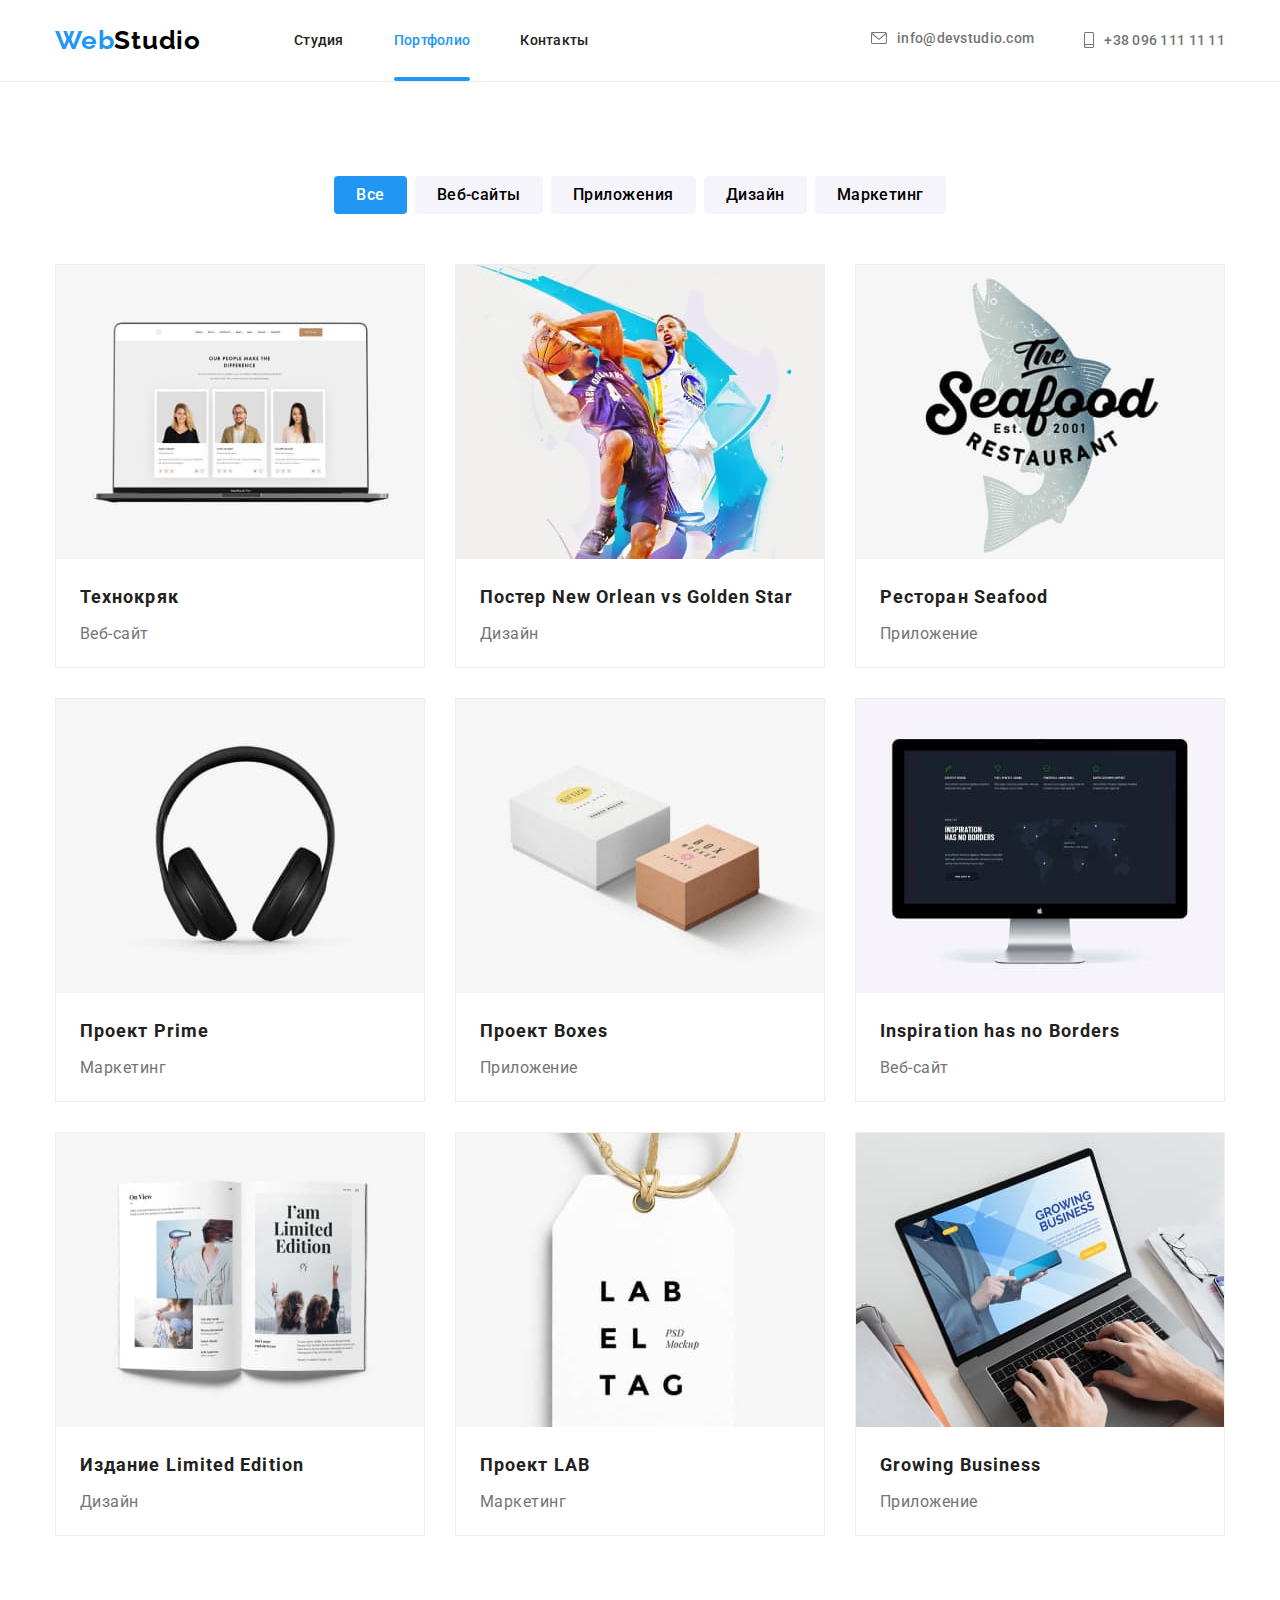
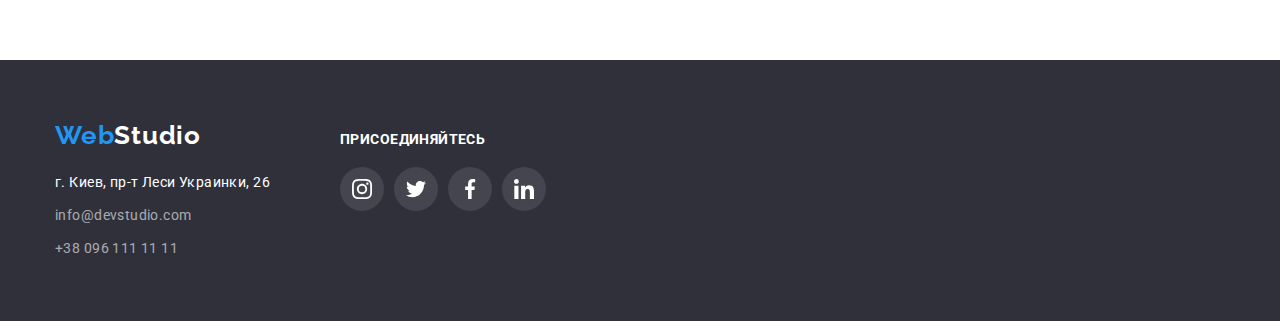
==== portfolio.html @ 822ac02b "Moda window animated" ====
<!DOCTYPE html>
<html lang="ru">
  <head>
    <meta charset="UTF-8" />
    <meta name="viewport" content="width=device-width, initial-scale=1.0" />
    <title>Веб студия</title>
    <link
      rel="stylesheet"
      href=" https://cdnjs.cloudflare.com/ajax/libs/modern-normalize/1.0.0/modern-normalize.min.css"
    />
    <link rel="preconnect" href="https://fonts.gstatic.com" />
    <link href="https://fonts.googleapis.com/css2?family=Roboto:wght@400;500;700;900&display=swap" rel="stylesheet" />
    <link rel="preconnect" href="https://fonts.gstatic.com" />
    <link
      href="https://fonts.googleapis.com/css2?family=Raleway:wght@700&family=Roboto:wght@400;500;700;900&display=swap"
      rel="stylesheet"
    />
    <link rel="stylesheet" href="./css/styles.css" />
  </head>
  <body>
    <header class="page-header">
      <div class="container">
        <nav class="main-navigation">
          <a class="logo-link" href="./index.html">Web<span class="header-logo-text">Studio</span></a>
          <ul class="navigation-list">
            <li class="navigation-list-item">
              <a class="navigation-link" href="./index.html">Студия</a>
            </li>
            <li class="navigation-list-item">
              <a class="navigation-link current-link" href="">Портфолио</a>
            </li>
            <li class="navigation-list-item">
              <a class="navigation-link" href="#">Контакты</a>
            </li>
          </ul>
        </nav>
        <ul class="contacts-list">
          <li class="contacts-list-item">
            <a class="email-link" href="mailto:info@devstudio.com">
              <svg class="contacts-icon">
                <use href="./images/sprite.svg#icon-envelope"></use>
              </svg>
              info@devstudio.com</a
            >
          </li>
          <li class="contacts-list-item">
            <a class="phone-link" href="tel:+380961111111">
              <svg class="contacts-icon">
                <use href="./images/sprite.svg#icon-smartphone"></use>
              </svg>
              +38 096 111 11 11</a
            >
          </li>
        </ul>
      </div>
    </header>
    <main>
      <!--section-portfolio-->
      <section class="portfolio-section">
        <div class="container">
          <h1 class="portfolio-title visually-hidden">Примеры работ</h1>
          <ul class="filter-list">
            <li class="filter-list-item"><button class="filter-list-btn active-btn" type="button">Все</button></li>
            <li class="filter-list-item"><button class="filter-list-btn" type="button">Веб-сайты</button></li>
            <li class="filter-list-item"><button class="filter-list-btn" type="button">Приложения</button></li>
            <li class="filter-list-item"><button class="filter-list-btn" type="button">Дизайн</button></li>
            <li class="filter-list-item"><button class="filter-list-btn" type="button">Маркетинг</button></li>
          </ul>
          <ul class="portfolio-list">
            <li class="portfolio-item">
              <a class="portfolio-item-link" href="">
                <div class="portfolio-item-img-wrapper">
                  <img class="portfolio-img" src="./images/portfolio/img.jpg" alt="ноутбук" />
                  <p class="overlay">
                    Технокряк это современная площадка распространения коронавируса. Компании используют эту платформу
                    для цифрового шпионажа и атак на защищённые сервера конкурентов.
                  </p>
                </div>
                <div class="list-item-wrapper">
                  <h2 class="portfolio-item-titel">Технокряк</h2>
                  <p class="portfolio-item-category">Веб-сайт</p>
                </div>
              </a>
            </li>
            <li class="portfolio-item">
              <a class="portfolio-item-link" href="">
                <div class="portfolio-item-img-wrapper">
                  <img class="portfolio-img" src="./images/portfolio/img-1.jpg" alt="баскетболисты" />
                  <p class="overlay">
                    Технокряк это современная площадка распространения коронавируса. Компании используют эту платформу
                    для цифрового шпионажа и атак на защищённые сервера конкурентов.
                  </p>
                </div>
                <div class="list-item-wrapper">
                  <h2 class="portfolio-item-titel">Постер New Orlean vs Golden Star</h2>
                  <p class="portfolio-item-category">Дизайн</p>
                </div>
              </a>
            </li>
            <li class="portfolio-item">
              <a class="portfolio-item-link" href="">
                <div class="portfolio-item-img-wrapper">
                  <img class="portfolio-img" src="./images/portfolio/img-2.jpg" alt="лого ресторана сифуд" />
                  <p class="overlay">
                    Технокряк это современная площадка распространения коронавируса. Компании используют эту платформу
                    для цифрового шпионажа и атак на защищённые сервера конкурентов.
                  </p>
                </div>
                <div class="list-item-wrapper">
                  <h2 class="portfolio-item-titel">Ресторан Seafood</h2>
                  <p class="portfolio-item-category">Приложение</p>
                </div>
              </a>
            </li>
            <li class="portfolio-item">
              <a class="portfolio-item-link" href="">
                <div class="portfolio-item-img-wrapper">
                  <img class="portfolio-img" src="./images/portfolio/img-3.jpg" alt="наушники" />
                  <p class="overlay">
                    Технокряк это современная площадка распространения коронавируса. Компании используют эту платформу
                    для цифрового шпионажа и атак на защищённые сервера конкурентов.
                  </p>
                </div>
                <div class="list-item-wrapper">
                  <h2 class="portfolio-item-titel">Проект Prime</h2>
                  <p class="portfolio-item-category">Маркетинг</p>
                </div>
              </a>
            </li>
            <li class="portfolio-item">
              <a class="portfolio-item-link" href="">
                <div class="portfolio-item-img-wrapper">
                  <img class="portfolio-img" src="./images/portfolio/img-4.jpg" alt="картонные коробочки" />
                  <p class="overlay">
                    Технокряк это современная площадка распространения коронавируса. Компании используют эту платформу
                    для цифрового шпионажа и атак на защищённые сервера конкурентов.
                  </p>
                </div>
                <div class="list-item-wrapper">
                  <h2 class="portfolio-item-titel">Проект Boxes</h2>
                  <p class="portfolio-item-category">Приложение</p>
                </div>
              </a>
            </li>
            <li class="portfolio-item">
              <a class="portfolio-item-link" href="">
                <div class="portfolio-item-img-wrapper">
                  <img class="portfolio-img" src="./images/portfolio/img-5.jpg" alt="монитор" />
                  <p class="overlay">
                    Технокряк это современная площадка распространения коронавируса. Компании используют эту платформу
                    для цифрового шпионажа и атак на защищённые сервера конкурентов.
                  </p>
                </div>
                <div class="list-item-wrapper">
                  <h2 class="portfolio-item-titel" lang="en">Inspiration has no Borders</h2>
                  <p class="portfolio-item-category">Веб-сайт</p>
                </div>
              </a>
            </li>
            <li class="portfolio-item">
              <a class="portfolio-item-link" href="">
                <div class="portfolio-item-img-wrapper">
                  <img class="portfolio-img" src="./images/portfolio/img-6.jpg" alt="журнал" />
                  <p class="overlay">
                    Технокряк это современная площадка распространения коронавируса. Компании используют эту платформу
                    для цифрового шпионажа и атак на защищённые сервера конкурентов.
                  </p>
                </div>
                <div class="list-item-wrapper">
                  <h2 class="portfolio-item-titel">Издание Limited Edition</h2>
                  <p class="portfolio-item-category">Дизайн</p>
                </div>
              </a>
            </li>
            <li class="portfolio-item">
              <a class="portfolio-item-link" href="">
                <div class="portfolio-item-img-wrapper">
                  <img class="portfolio-img" src="./images/portfolio/img-7.jpg" alt="лейбл" />
                  <p class="overlay">
                    Технокряк это современная площадка распространения коронавируса. Компании используют эту платформу
                    для цифрового шпионажа и атак на защищённые сервера конкурентов.
                  </p>
                </div>
                <div class="list-item-wrapper">
                  <h2 class="portfolio-item-titel">Проект LAB</h2>
                  <p class="portfolio-item-category">Маркетинг</p>
                </div>
              </a>
            </li>
            <li class="portfolio-item">
              <a class="portfolio-item-link" href="">
                <div class="portfolio-item-img-wrapper">
                  <img class="portfolio-img" src="./images/portfolio/img-8.jpg" alt="человек работает за ноутбуком" />
                  <p class="overlay">
                    Технокряк это современная площадка распространения коронавируса. Компании используют эту платформу
                    для цифрового шпионажа и атак на защищённые сервера конкурентов.
                  </p>
                </div>
                <div class="list-item-wrapper">
                  <h2 class="portfolio-item-titel">Growing Business</h2>
                  <p class="portfolio-item-category">Приложение</p>
                </div>
              </a>
            </li>
          </ul>
        </div>
      </section>
    </main>
    <footer class="footer">
      <div class="container">
        <div class="footer-left">
          <a class="logo-link" href="./index.html">Web<span class="footer-logo-text">Studio</span></a>
          <address>
            <ul class="address-list">
              <li class="address-item">
                <a class="map-link" href="https://goo.gl/maps/2mVaC3qjZQeZ6FFY8" target="_blank">
                  г. Киев, пр-т Леси Украинки, 26
                </a>
              </li>
              <li class="address-item">
                <a class="email-link" href="mailto:info@devstudio.com">info@devstudio.com</a>
              </li>
              <li class="address-item">
                <a class="phone-link" href="tel:+380961111111">+38 096 111 11 11</a>
              </li>
            </ul>
          </address>
        </div>
        <div class="footer-right">
          <p class="footer-right-text">присоединяйтесь</p>
          <ul class="social-list">
            <li class="socail-list-item">
              <a class="social-link" href="">
                <svg class="social-icon">
                  <use href="./images/sprite.svg#icon-instagram"></use>
                </svg>
              </a>
            </li>
            <li class="socail-list-item">
              <a class="social-link" href="">
                <svg class="social-icon">
                  <use href="./images/sprite.svg#icon-twitter"></use>
                </svg>
              </a>
            </li>
            <li class="socail-list-item">
              <a class="social-link" href="">
                <svg class="social-icon">
                  <use href="./images/sprite.svg#icon-facebook"></use>
                </svg>
              </a>
            </li>
            <li class="socail-list-item">
              <a class="social-link" href="">
                <svg class="social-icon">
                  <use href="./images/sprite.svg#icon-linkedin"></use>
                </svg>
              </a>
            </li>
          </ul>
        </div>
      </div>
    </footer>
  </body>
</html>
---- css/styles.css ----
/* Появление и скрытие модального окна анимированы при помощи перехода */

:root {
  --text-font: "Roboto", sans-serif;
  --titel-font: "Raleway", sans-serif;
  --primary-color: #212121;
  --secondary-color: #757575;
  --main-white-color: #ffffff;
  --accent-color: #2196f3;
  --secondary-dark-bgc: #2f303a;
  --secondary-light-bgc: #f5f4fa;
  --color-for-line: #ececec;
  --color-for-border: #eeeeee;
  --dark-black: #000000;
  --footer-contacts-color: rgba(255, 255, 255, 0.6);
  --icon-fill: #afb1b8;
  --overlay-color: rgba(33, 149, 243, 0.9);
  --time-function: cubic-bezier(0.4, 0, 0.2, 1);
  --transition-time: 250ms;
  --secondary-overlay-color: rgba(47, 48, 58, 0.8);
}

*,
*::before,
*::after {
  box-sizing: border-box;
}

body {
  font-family: var(--text-font);
  font-weight: 400;
  font-size: 14px;
  color: var(--primary-color);
  background-color: var(--main-white-color);
}

h1,
h2,
h3,
h4,
h5,
h6,
p {
  margin: 0;
}

ul,
ol {
  margin: 0;
  padding: 0;
}

img {
  display: block;
}

/* ==========Utilities============ */

.container {
  width: 1200px;
  padding-left: 15px;
  padding-right: 15px;
  margin: 0 auto;
}

.visually-hidden {
  position: absolute !important;
  clip: rect(1px 1px 1px 1px); /* IE6, IE7 */
  clip: rect(1px, 1px, 1px, 1px);
  padding: 0 !important;
  border: 0 !important;
  height: 1px !important;
  width: 1px !important;
  overflow: hidden;
}

/* ============HEADER============ */

.page-header {
  border-bottom: 1px solid var(--color-for-line);
}

.page-header .container {
  display: flex;
  align-items: center;
}

.main-navigation {
  display: flex;
  align-items: center;
}

.logo-link {
  font-family: Raleway;
  font-weight: 700;
  font-size: 26px;
  line-height: 1.192;
  letter-spacing: 0.03em;
  color: var(--accent-color);
  text-decoration: none;
}

.page-header .logo-link {
  padding-top: 25px;
  padding-bottom: 25px;
  margin-right: 93px;
}

.header-logo-text {
  color: var(--dark-black);
}

.navigation-list {
  display: flex;
  list-style-type: none;
}

.navigation-list-item:not(:last-child) {
  margin-right: 50px;
}

.navigation-link {
  position: relative;
  display: block;
  padding-top: 32px;
  padding-bottom: 32px;
  font-weight: 500;
  line-height: 1.143;
  letter-spacing: 0.02em;
  color: var(--primary-color);
  text-decoration: none;
  transition: color var(--transition-time) var(--time-function);
}

.contacts-list {
  display: flex;
  margin-left: auto;
  list-style-type: none;
}

.contacts-list-item:not(:last-child) {
  margin-right: 50px;
}

.email-link,
.phone-link {
  display: inline-block;
  align-items: center;
  font-style: normal;
  font-weight: 500;
  line-height: 1.143px;
  letter-spacing: 0.02em;
  color: var(--secondary-color);
  text-decoration: none;
  transition: color var(--transition-time) var(--time-function);
}

.navigation-link:hover,
.navigation-link:focus,
.email-link:hover,
.email-link:focus,
.phone-link:hover,
.phone-link:focus {
  color: var(--accent-color);
}

.page-header .email-link,
.page-header .phone-link {
  display: flex;
  padding-top: 32px;
  padding-bottom: 32px;
}

.contacts-icon {
  margin-right: 10px;
}

.current-link {
  color: var(--accent-color);
}

.current-link .contacts-icon {
  fill: var(--accent-color);
}

.contacts-icon {
  fill: var(--secondary-color);
}

.email-link .contacts-icon {
  width: 16px;
  height: 12px;
}

.phone-link .contacts-icon {
  width: 10px;
  height: 16px;
}

contacts-icon:hover,
contacts-icon:focus {
  fill: var(--accent-color);
}

.email-link:hover .contacts-icon,
.email-link:focus .contacts-icon {
  fill: var(--accent-color);
  transition: fill var(--transition-time) var(--time-function);
}

.phone-link:hover .contacts-icon,
.phone-link:focus .contacts-icon {
  fill: var(--accent-color);
}
.current-link::after {
  position: absolute;
  display: block;
  flex-shrink: 0;
  margin-top: 29px;
  width: 100%;
  height: 4px;
  content: "";
  margin-right: 20px;
  background-color: var(--accent-color);
  border-radius: 2px;
}

/* ============HEADER END============ */

/* ============STUDIO PAGE============ */

/* ============HERO SECTION============ */

.hero-section {
  margin: 0 auto;
  padding-top: 200px;
  padding-bottom: 200px;
  max-width: 1600px;
  height: 600px;
  text-align: center;
  background: var(--secondary-dark-bgc);
  background-image: linear-gradient(rgba(47, 48, 58, 0.4), rgba(47, 48, 58, 0.4)),
    url("../images/hero/hero-bcg-image.jpg");
  background-repeat: no-repeat;
  background-size: cover;
}

.hero-title {
  margin-bottom: 30px;
  font-weight: 900;
  font-size: 44px;
  line-height: 1.5;
  text-align: center;
  letter-spacing: 0.06em;
  text-transform: uppercase;
  color: var(--main-white-color);
}

.modal-open-button {
  padding-top: 10px;
  padding-right: 32px;
  padding-bottom: 10px;
  padding-left: 32px;
  min-width: 200px;
  font-weight: 700;
  font-size: 16px;
  line-height: 1.875;
  align-items: center;
  text-align: center;
  letter-spacing: 0.06em;
  color: var(--main-white-color);
  background-color: var(--accent-color);
  box-shadow: 0px 4px 4px rgba(0, 0, 0, 0.15);
  border-radius: 4px;
  border: none;
  transition: background-color var(--transition-time) var(--time-function),
    color var(--transition-time) var(--time-function);
}

.modal-open-button:hover,
.modal-open-button:focus {
  color: var(--primary-color);
  background-color: var(--secondary-light-bgc);
  cursor: pointer;
}

/* ============HERO SECTION END============ */

/* ============FEATURES SECTION ============ */

.features-section {
  padding-top: 94px;
  padding-bottom: 94px;
}

.features-list {
  display: flex;
  list-style-type: none;
}

.features-list-item-title {
  margin-bottom: 10px;
  font-weight: 700;
  font-size: 14px;
  line-height: 1.143;
  letter-spacing: 0.03em;
  text-transform: uppercase;
}

.features-list-item:not(:last-child) {
  margin-right: 30px;
}

.features-list-item-text {
  line-height: 1.714;
  letter-spacing: 0.03em;
  color: var(--secondary-color);
}

.features-icon {
  width: 70px;
  height: 70px;
  fill: var(--secondary-color);
}
.thumb {
  display: flex;
  margin-bottom: 30px;
  justify-content: center;
  align-items: center;
  width: 270px;
  height: 120px;
  background: var(--secondary-light-bgc);
  border-radius: 4px;
}

/* ============FEATURES SECTION END============ */

/* ============WHAT WE DO SECTION ============ */

.what-we-do-section {
  padding-bottom: 94px;
}

.what-we-do-title {
  margin-bottom: 50px;
  font-weight: 700;
  font-size: 36px;
  line-height: 1.167;
  letter-spacing: 0.03em;
  text-align: center;
}

.what-we-do-list {
  display: flex;
  list-style-type: none;
}

.what-we-do-list-item:not(:last-child) {
  margin-right: 30px;
}

.what-we-do-list-item-wrapper {
  position: relative;
}

.what-we-do-text {
  display: flex;
  position: absolute;
  align-items: center;
  justify-content: center;

  left: 0;
  bottom: 0;

  width: 100%;
  height: 70px;

  font-size: 18px;
  line-height: 1.56;
  letter-spacing: 0.03em;
  background-color: var(--secondary-overlay-color);
  color: var(--main-white-color);
}

/* ============WHAT WE DO SECTION END============ */

/* ============OUR TEAM SECTION ============ */

.our-team-section {
  padding-top: 94px;
  padding-bottom: 94px;
  background-color: var(--secondary-light-bgc);
  text-align: center;
}

.our-team-title {
  margin-bottom: 50px;
  font-weight: 700;
  font-size: 36px;
  line-height: 1.167;
  letter-spacing: 0.03em;
}

.our-team-list {
  display: flex;
  list-style-type: none;
}

.our-team-list-item:not(:last-child) {
  margin-right: 30px;
}

.our-team-list-item {
  background-color: var(--main-white-color);
  box-shadow: 0px 1px 3px rgba(0, 0, 0, 0.12), 0px 1px 1px rgba(0, 0, 0, 0.14), 0px 2px 1px rgba(0, 0, 0, 0.2);
  border-radius: 0px 0px 4px 4px;
}

.our-team-item-name {
  margin-bottom: 10px;
  font-weight: 500;
  font-size: 16px;
  line-height: 0.842;
  letter-spacing: 0.03em;
}

.our-team-item-position {
  margin-bottom: 16px;
  font-size: 16px;
  line-height: 0.842;
  letter-spacing: 0.03em;
  color: var(--secondary-color);
}

.our-team-list-item > .list-item-wrapper {
  padding-top: 30px;
  padding-right: 32px;
  padding-bottom: 30px;
  padding-left: 32px;
}

.social-list {
  display: flex;
  list-style-type: none;
  justify-content: space-between;
}

.socail-list-item {
  width: 44px;
  height: 44px;
}

.social-icon {
  width: 20px;
  height: 20px;
  fill: var(--icon-fill);
}

.social-link {
  display: flex;
  justify-content: center;
  align-items: center;
  width: 100%;
  height: 100%;
  background-color: var(--main-white-color);
  border-radius: 50%;
  transition: background-color var(--transition-time) var(--time-function);
}

.social-link:hover,
.social-link:focus {
  background-color: var(--accent-color);
}

.social-link:hover .social-icon,
.social-link:focus .social-icon {
  fill: var(--main-white-color);
}

/* ============OUR TEAM SECTION END============ */

/* ============CLIENTS============ */

.clients-section {
  padding-top: 94px;
  padding-bottom: 94px;
}

.cilents-section-title {
  margin-bottom: 50px;
  font-weight: 700;
  font-size: 36px;
  line-height: 1.167;
  text-align: center;
  letter-spacing: 0.03em;
}
.clients-list {
  display: flex;
  list-style-type: none;
  justify-content: space-between;
}

.clients-list-item {
  width: 170px;
  height: 90px;
}

.clients-list-item:not(:last-child) {
  margin-right: 30px;
}

.client-link {
  display: flex;
  justify-content: center;
  align-items: center;
  width: 100%;
  height: 100%;
  border: 1px solid var(--icon-fill);
  border-radius: 4px;
  transition: border-color var(--transition-time) var(--time-function);
}

.client-link:hover,
.client-link:focus {
  border-color: var(--accent-color);
}

.client-logo {
  fill: var(--icon-fill);
  transition: fill var(--transition-time) var(--time-function);
}

.client-logo.logo-1 {
  width: 44px;
  height: 49px;
}

.client-logo.logo-2 {
  width: 40px;
  height: 52px;
}

.client-logo.logo-3 {
  width: 41px;
  height: 43px;
}

.client-logo.logo-4 {
  width: 80px;
  height: 42px;
}

.client-logo.logo-5 {
  width: 59px;
  height: 47px;
}

.client-logo.logo-6 {
  width: 89px;
  height: 46px;
}

.client-link:hover .client-logo,
.client-link:focus .client-logo {
  fill: var(--accent-color);
}

/* ============CLIENTS END============ */

/* ============STUDIO PAGE END============ */

/* ============FOOTER============ */

.footer {
  padding-top: 60px;
  padding-bottom: 60px;
  background: var(--secondary-dark-bgc);
}

.footer .logo-link {
  display: inline-block;
  margin-bottom: 20px;
}

.footer-logo-text {
  color: var(--main-white-color);
}

.address-list {
  list-style-type: none;
}

.address-item:not(:last-child) {
  margin-bottom: 9px;
}

.map-link {
  font-style: normal;
  font-weight: 400;
  line-height: 1.714;
  letter-spacing: 0.03em;
  color: var(--main-white-color);
  text-decoration: none;
  transition: color var(--transition-time) var(--time-function);
}

.map-link:hover,
.map-link:focus,
.footer .email-link:hover,
.footer .email-link:focus,
.footer .phone-link:hover,
.footer .phone-link:focus {
  color: var(--accent-color);
}

.footer .email-link,
.footer .phone-link {
  font-style: normal;
  font-weight: 400;
  line-height: 1.714;
  letter-spacing: 0.03em;
  color: var(--footer-contacts-color);
  text-decoration: none;
}

.footer > .container {
  display: flex;
  align-items: baseline;
}

.footer-left {
  margin-right: 70px;
}

.footer-right-text {
  margin-bottom: 20px;
  font-weight: 700;
  font-size: 14px;
  line-height: 1.142;
  letter-spacing: 0.03em;
  text-transform: uppercase;
  color: var(--main-white-color);
}

.footer .social-list {
  display: flex;
}

.footer .socail-list-item:not(:last-child) {
  margin-right: 10px;
}

.footer .social-link {
  background-color: rgba(255, 255, 255, 0.1);
  border-radius: 50%;
  transition: background-color var(--transition-time) var(--time-function);
}

.footer .social-icon {
  fill: var(--main-white-color);
}

.footer .social-link:hover,
.footer .social-link:focus {
  background-color: var(--accent-color);
}

/* ============FOOTER END============ */

/* ============PORTFOLIO PAGE ============ */

.portfolio-section {
  padding-top: 94px;
  padding-bottom: 94px;
}

.filter-list {
  display: flex;
  margin-bottom: 50px;
  justify-content: center;
  list-style-type: none;
}
.filter-list-item:not(:last-child) {
  margin-right: 8px;
}

.filter-list-btn {
  padding-top: 6px;
  padding-right: 22px;
  padding-bottom: 6px;
  padding-left: 22px;
  font-weight: 500;
  font-size: 16px;
  line-height: 1.625;
  letter-spacing: 0.03em;
  border-radius: 4px;
  border: none;
  background-color: var(--secondary-light-bgc);
  transition: background-color var(--transition-time) var(--time-function),
    color var(--transition-time) var(--time-function), box-shadow var(--transition-time) var(--time-function);
}

.filter-list-btn:hover,
.filter-list-btn:focus {
  color: var(--main-white-color);
  background-color: var(--accent-color);
  box-shadow: 0px 3px 1px rgba(0, 0, 0, 0.1), 0px 1px 2px rgba(0, 0, 0, 0.08), 0px 2px 2px rgba(0, 0, 0, 0.12);
  cursor: pointer;
}

.active-btn {
  color: var(--main-white-color);
  background-color: var(--accent-color);
}

.portfolio-list {
  display: flex;
  flex-wrap: wrap;
  list-style-type: none;
}

.portfolio-item:not(:nth-child(3n)) {
  margin-right: 30px;
}

.portfolio-item {
  position: relative;
  margin-bottom: 30px;
  max-width: 370px;
  height: 404px;
  background-color: var(--main-white-color);
  border: 1px solid var(--color-for-border);
}

.portfolio-item-link {
  display: block;
  width: 100%;
  height: 100%;
  text-decoration: none;
  color: var(--primary-color);
  overflow: hidden;
  transition: box-shadow var(--transition-time) var(--time-function);
}

.portfolio-item-link:hover,
.portfolio-item-link:focus {
  box-shadow: 0px 1px 1px rgba(0, 0, 0, 0.12), 0px 4px 4px rgba(0, 0, 0, 0.06), 1px 4px 6px rgba(0, 0, 0, 0.16);
}

.portfolio-item-titel {
  margin-bottom: 4px;
  font-weight: 700;
  font-size: 18px;
  line-height: 2;
  letter-spacing: 0.06em;
}

.portfolio-item-category {
  font-size: 16px;
  line-height: 30px;
  letter-spacing: 0.03em;
  color: var(--secondary-color);
}

.portfolio-item-link > .list-item-wrapper {
  padding-top: 20px;
  padding-right: 24px;
  padding-bottom: 20px;
  padding-left: 24px;
}

.portfolio-item-img-wrapper {
  position: relative;
  overflow: hidden;
}

.overlay {
  position: absolute;
  left: 0;
  top: 0;

  padding-top: 63px;
  padding-right: 24px;
  padding-bottom: 63px;
  padding-left: 24px;

  width: 100%;
  height: 100%;

  font-size: 18px;
  line-height: 1.56;
  letter-spacing: 0.03em;
  background-color: var(--overlay-color);
  color: var(--main-white-color);

  overflow: auto;
  transform: translateY(101%);
  transition: transform var(--transition-time) var(--time-function);
}

.portfolio-item-link:hover .overlay,
.portfolio-item-link:focus .overlay {
  transform: translateY(0);
}

/* ============PORTFOLIO PAGE END============ */

/* ============MODAL WINDOW============ */

.backdrop {
  position: fixed;
  top: 0;
  left: 0;
  width: 100%;
  height: 100%;
  background-color: rgba(0, 0, 0, 0.2);

  opacity: 1;
  transition: opacity var(--transition-time) var(--time-function);
}

.modal {
  position: absolute;
  top: 50%;
  left: 50%;
  width: 528px;
  height: 581px;
  background-color: var(--main-white-color);
  box-shadow: 0px 1px 3px rgba(0, 0, 0, 0.12), 0px 1px 1px rgba(0, 0, 0, 0.14), 0px 2px 1px rgba(0, 0, 0, 0.2);
  border-radius: 4px;

  transform: translate(-50%, -50%) scale(1);
  transition: transform var(--transition-time) var(--time-function);
}

.is-hidden {
  opacity: 0;
  pointer-events: none;
}

.backdrop.is-hidden .modal {
  transform: translate(-50%, -50%) scale(0.9);
}

.modal-close-btn {
  position: absolute;
  display: flex;
  align-items: center;
  top: 8px;
  right: 8px;
  width: 30px;
  height: 30px;
  background: transparent;
  border: 1px solid rgba(0, 0, 0, 0.1);
  border-radius: 50%;
  cursor: pointer;
  transition: fill var(--transition-time) var(--time-function);
}

.btn-close-icon {
  fill: var(--dark-black);
}

.modal-close-btn:hover .btn-close-icon,
.modal-close-btn:focus .btn-close-icon {
  fill: var(--accent-color);
}

/* ============MODAL WINDOW END============ */
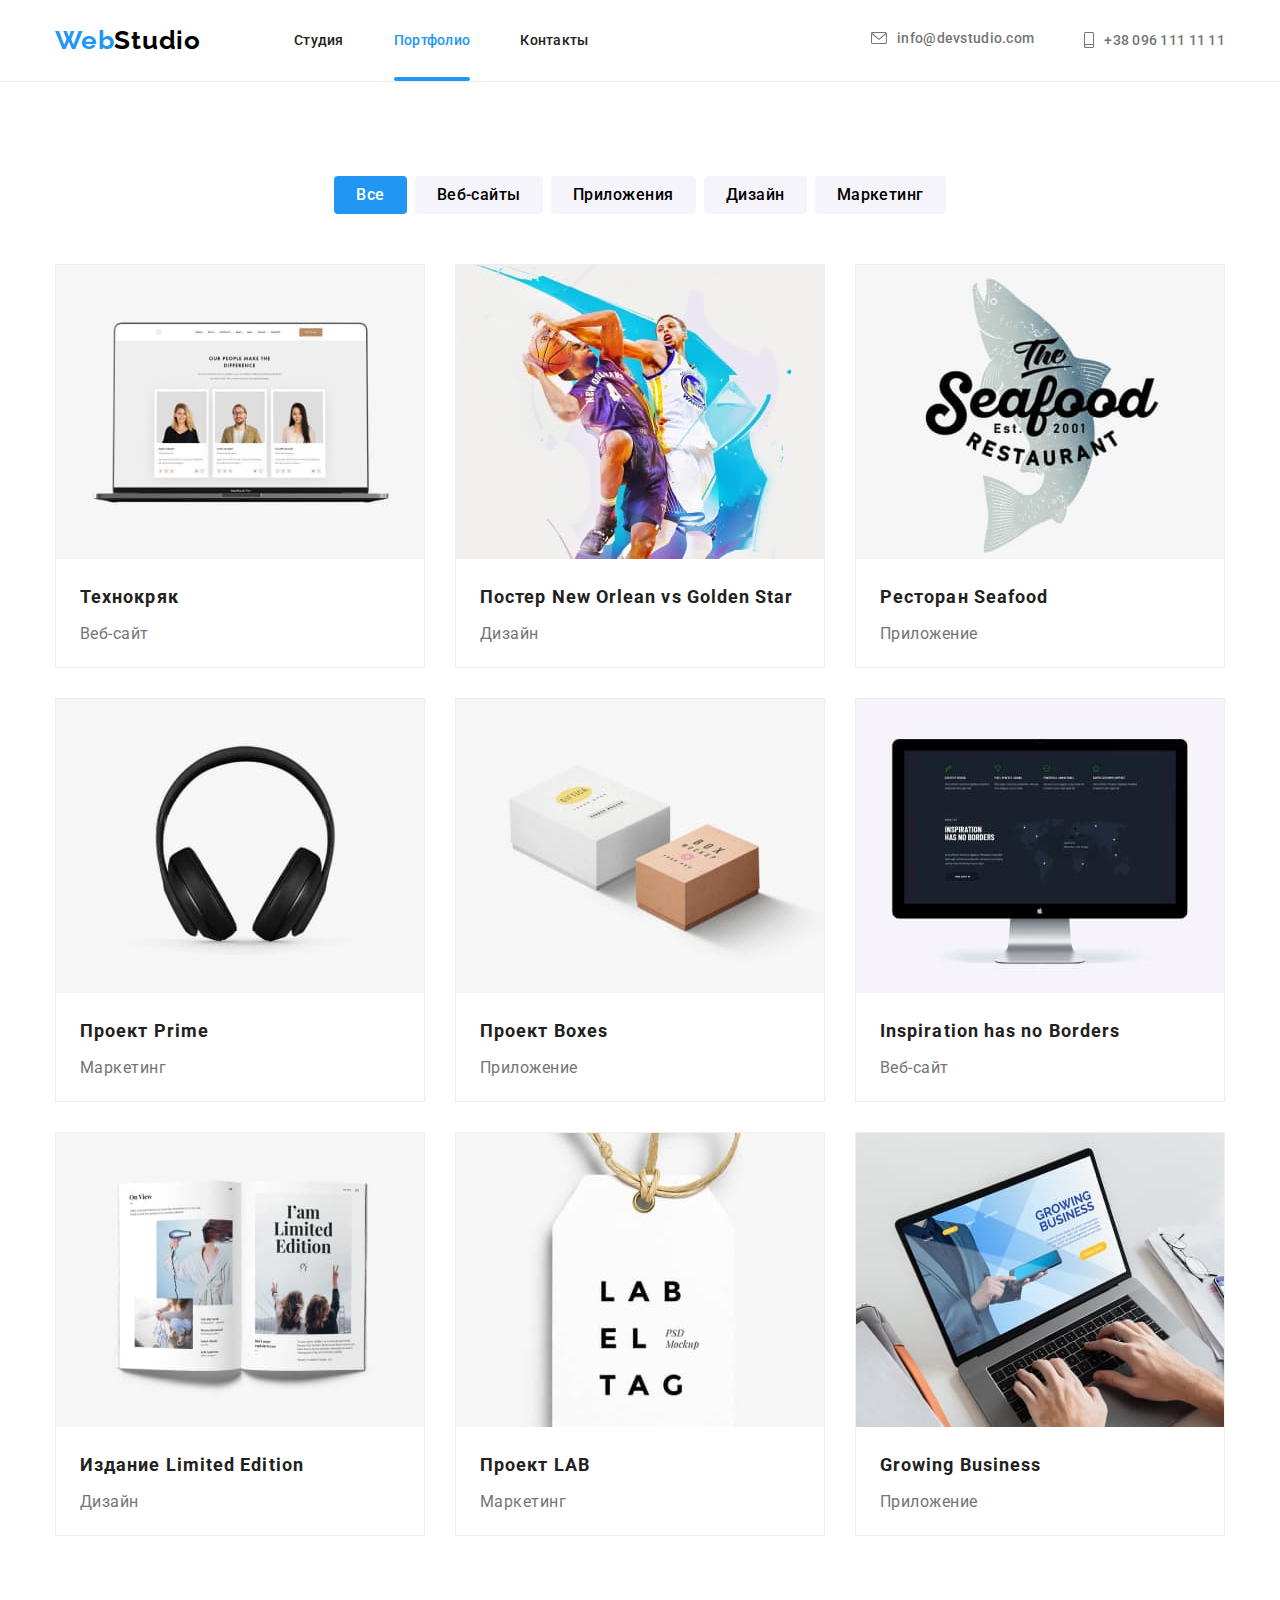
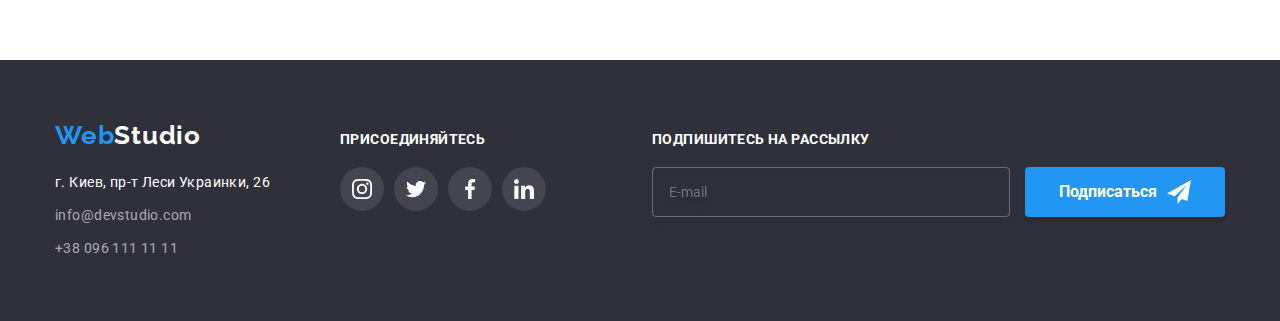
==== commit a6534a4d: "add custom check box in modal from and subscribe  form in footer" ====
--- a/portfolio.html
+++ b/portfolio.html
@@ -259,6 +259,16 @@
             </li>
           </ul>
         </div>
+        <form action="" class="subscribe-form">
+          <b class="subcribe-call">Подпишитесь на рассылку</b>
+          <input type="email" class="subscribe-form-input" name="user-email" placeholder="E-mail" />
+          <button type="submit" class="subscribe-form-btn">
+            Подписаться
+            <svg class="subscribe-form-btn-icon" width="24px" height="24px">
+              <use href="./images/sprite.svg#icon-send"></use>
+            </svg>
+          </button>
+        </form>
       </div>
     </footer>
   </body>
--- a/css/styles.css
+++ b/css/styles.css
@@ -1,4 +1,27 @@
-/* Появление и скрытие модального окна анимированы при помощи перехода */
+/* 
++Создана разметка и набраны стили формы подписки на рассылку в футере.
+
++В модальном окне есть разметка формы заявки.
+
++Выполнена разметка и оформление всех иконок в полях формы.
+
++При получении полем фокуса - иконка и рамка инпута меняют цвет 
+(как показано на макете активного состояния элементов формы).
+
++Оригинальный чекбокс о принятии лицензионного соглашения в форме заявки скрыт, 
+а его визуальное оформление сделано вручную, 
+при помощи псевдоэлемента и векторного изображения галочки.
+
+Доп требования
+
+У всех инпутов в формах прописан атрибут name.
+
+У инпутов, где необходимо, есть связанный элемент <label>.
+
+Для всех переходов используй следующие значения:
+время - 250ms
+функция распределения времени - cubic-bezier(0.4, 0, 0.2, 1)   
+*/
 
 :root {
   --text-font: "Roboto", sans-serif;
@@ -18,6 +41,7 @@
   --time-function: cubic-bezier(0.4, 0, 0.2, 1);
   --transition-time: 250ms;
   --secondary-overlay-color: rgba(47, 48, 58, 0.8);
+  --button-hover-color: #188ce8;
 }
 
 *,
@@ -279,8 +303,7 @@
 
 .modal-open-button:hover,
 .modal-open-button:focus {
-  color: var(--primary-color);
-  background-color: var(--secondary-light-bgc);
+  background-color: var(--button-hover-color);
   cursor: pointer;
 }
 
@@ -448,6 +471,7 @@
 .socail-list-item {
   width: 44px;
   height: 44px;
+  transition: background-color var(--transition-time) var(--time-function);
 }
 
 .social-icon {
@@ -464,7 +488,7 @@
   height: 100%;
   background-color: var(--main-white-color);
   border-radius: 50%;
-  transition: background-color var(--transition-time) var(--time-function);
+  /* transition: background-color var(--transition-time) var(--time-function); */
 }
 
 .social-link:hover,
@@ -665,6 +689,75 @@
   background-color: var(--accent-color);
 }
 
+.subscribe-form {
+  margin-left: auto;
+}
+
+.subcribe-call {
+  display: block;
+  margin-bottom: 20px;
+  font-size: 14px;
+  line-height: 1.142;
+  letter-spacing: 0.03em;
+  text-transform: uppercase;
+  color: var(--main-white-color);
+}
+
+.modal-form-comment::placeholder {
+  font-size: 16px;
+  line-height: 1.25;
+  align-items: center;
+  letter-spacing: 0.03em;
+  color: rgba(255, 255, 255, 0.6);
+}
+
+.subscribe-form-input {
+  display: inline-block;
+  padding-left: 16px;
+  margin-right: 12px;
+  min-width: 358px;
+  height: 50px;
+  border: 1px solid rgba(255, 255, 255, 0.3);
+  filter: drop-shadow(0px 4px 4px rgba(0, 0, 0, 0.15));
+  border-radius: 4px;
+  background-color: transparent;
+  color: var(--main-white-color);
+
+  transition: border-color var(--transition-time) var(--time-function);
+}
+
+.subscribe-form-input:focus {
+  outline: none;
+  border-color: var(--accent-color);
+}
+
+.subscribe-form-btn {
+  display: inline-flex;
+  align-items: center;
+  justify-content: center;
+  min-width: 200px;
+  height: 50px;
+  border-radius: 4px;
+
+  box-shadow: 0px 4px 4px rgba(0, 0, 0, 0.15);
+  border: none;
+  background: var(--accent-color);
+  color: var(--main-white-color);
+  font-weight: bold;
+  font-size: 16px;
+  line-height: 1.875;
+
+  transition: background-color var(--transition-time) var(--time-function);
+}
+
+.subscribe-form-btn-icon {
+  margin-left: 10px;
+}
+
+.subscribe-form-btn:hover,
+.subscribe-form-btn:focus {
+  background-color: var(--button-hover-color);
+}
 /* ============FOOTER END============ */
 
 /* ============PORTFOLIO PAGE ============ */
@@ -793,7 +886,6 @@
   background-color: var(--overlay-color);
   color: var(--main-white-color);
 
-  overflow: auto;
   transform: translateY(101%);
   transition: transform var(--transition-time) var(--time-function);
 }
@@ -823,8 +915,11 @@
   position: absolute;
   top: 50%;
   left: 50%;
+
+  padding: 40px;
   width: 528px;
   height: 581px;
+
   background-color: var(--main-white-color);
   box-shadow: 0px 1px 3px rgba(0, 0, 0, 0.12), 0px 1px 1px rgba(0, 0, 0, 0.14), 0px 2px 1px rgba(0, 0, 0, 0.2);
   border-radius: 4px;
@@ -866,4 +961,141 @@
   fill: var(--accent-color);
 }
 
+.modal-form {
+  display: flex;
+  flex-direction: column;
+}
+
+.action-call {
+  margin-bottom: 12px;
+  font-size: 20px;
+  line-height: 1.15;
+  text-align: center;
+  letter-spacing: 0.03em;
+}
+
+.modal-form-input-label {
+  margin-bottom: 10px;
+  font-size: 12px;
+  line-height: 1.167;
+  letter-spacing: 0.01em;
+
+  color: var(--secondary-color);
+}
+
+.modal-form-input-wrapper {
+  position: relative;
+  display: block;
+}
+
+.modal-form-input {
+  display: block;
+  margin-top: 4px;
+  padding-left: 42px;
+  width: 100%;
+  height: 40px;
+  border: 1px solid rgba(33, 33, 33, 0.2);
+  border-radius: 4px;
+
+  transition: border-color var(--transition-time) var(--time-function);
+}
+
+.modal-form-input:focus {
+  outline: none;
+  border-color: var(--accent-color);
+}
+
+.modal-form-icon {
+  position: absolute;
+  top: 50%;
+  left: 12px;
+  transform: translateY(-50%);
+  transition: fill var(--transition-time) var(--time-function);
+}
+
+.modal-form-input:focus + .modal-form-icon {
+  fill: var(--accent-color);
+}
+
+.modal-form-comment {
+  display: block;
+  margin-top: 4px;
+  padding: 16px;
+  width: 100%;
+  height: 120px;
+  border: 1px solid rgba(33, 33, 33, 0.2);
+  border-radius: 4px;
+  resize: none;
+
+  font-size: 14px;
+  line-height: 1.143;
+  letter-spacing: 0.01em;
+
+  transition: border-color var(--transition-time) var(--time-function);
+}
+
+.modal-form-comment:focus {
+  outline: none;
+  border-color: var(--accent-color);
+}
+
+.modal-form-comment::placeholder {
+  color: rgba(117, 117, 117, 0.5);
+}
+
+.modal-form-comment:focus::placeholder {
+  color: var(--accent-color);
+}
+
+.modal-form-label-policy {
+  display: flex;
+  align-items: center;
+  flex-wrap: wrap;
+  margin-top: 10px;
+}
+
+.modal-form-label-policy::before {
+  display: inline-block;
+  width: 15px;
+  height: 15px;
+  border: 1px solid var(--primary-color);
+  content: "";
+  margin-right: 10px;
+}
+
+.modal-form-policy-check:checked + .modal-form-label-policy::before {
+  background-color: var(--accent-color);
+  background-image: url(../images/modal/icon-check.svg);
+  border-color: transparent;
+  background-size: contain;
+  background-origin: border-box;
+}
+
+.modal-form-policy-check:focus + .modal-form-label-policy::before {
+  box-shadow: 0 0 0 2px var(--accent-color);
+}
+
+.modal-form-btn {
+  margin-top: 30px;
+  padding: 10px 55px;
+  min-width: 200px;
+  border-radius: 4px;
+  border: none;
+  font-weight: 700;
+  font-size: 16px;
+  line-height: 1.875;
+  letter-spacing: 0.06em;
+  color: var(--main-white-color);
+  background-color: var(--accent-color);
+  box-shadow: 0px 4px 4px rgba(0, 0, 0, 0.15);
+  cursor: pointer;
+  align-self: center;
+  transition: bbackground-color var(--transition-time) var(--time-function);
+}
+
+.modal-form-btn:hover,
+.modal-form-btn:focus {
+  background-color: var(--button-hover-color);
+}
+
 /* ============MODAL WINDOW END============ */
